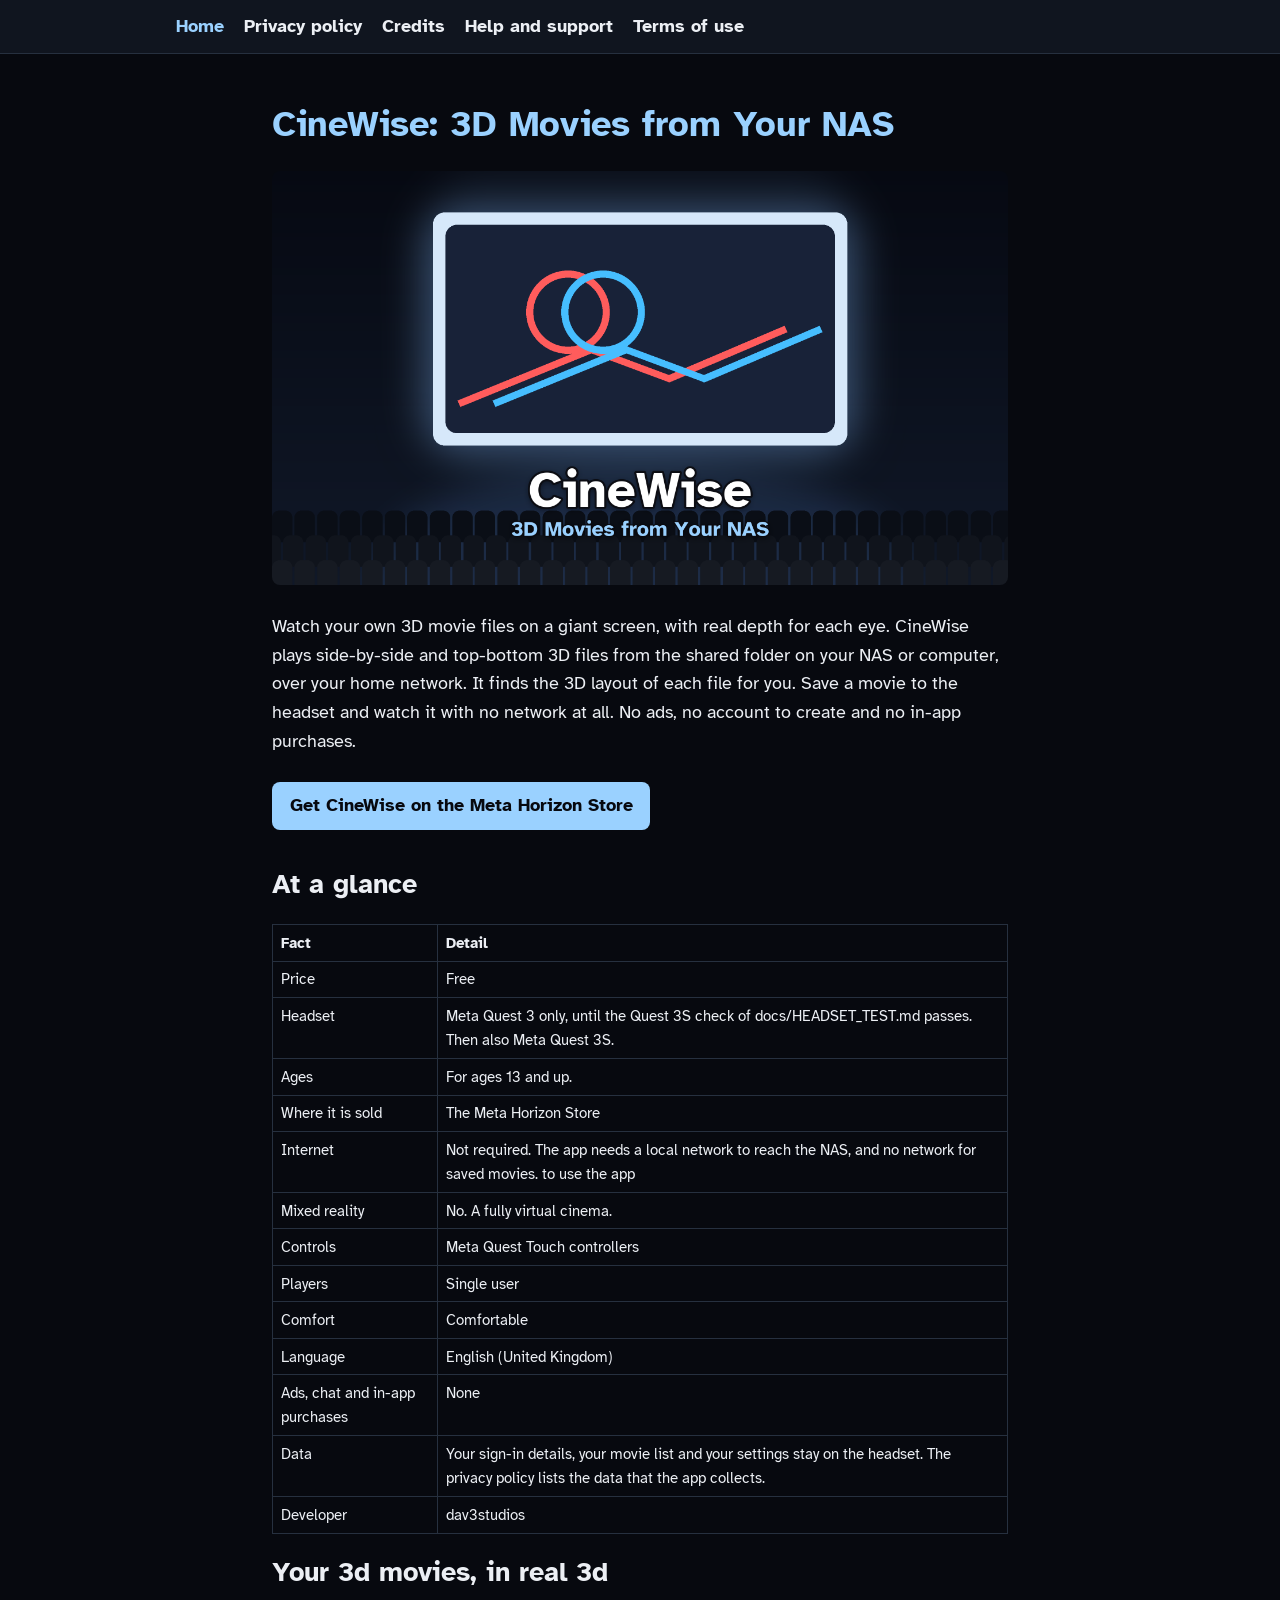
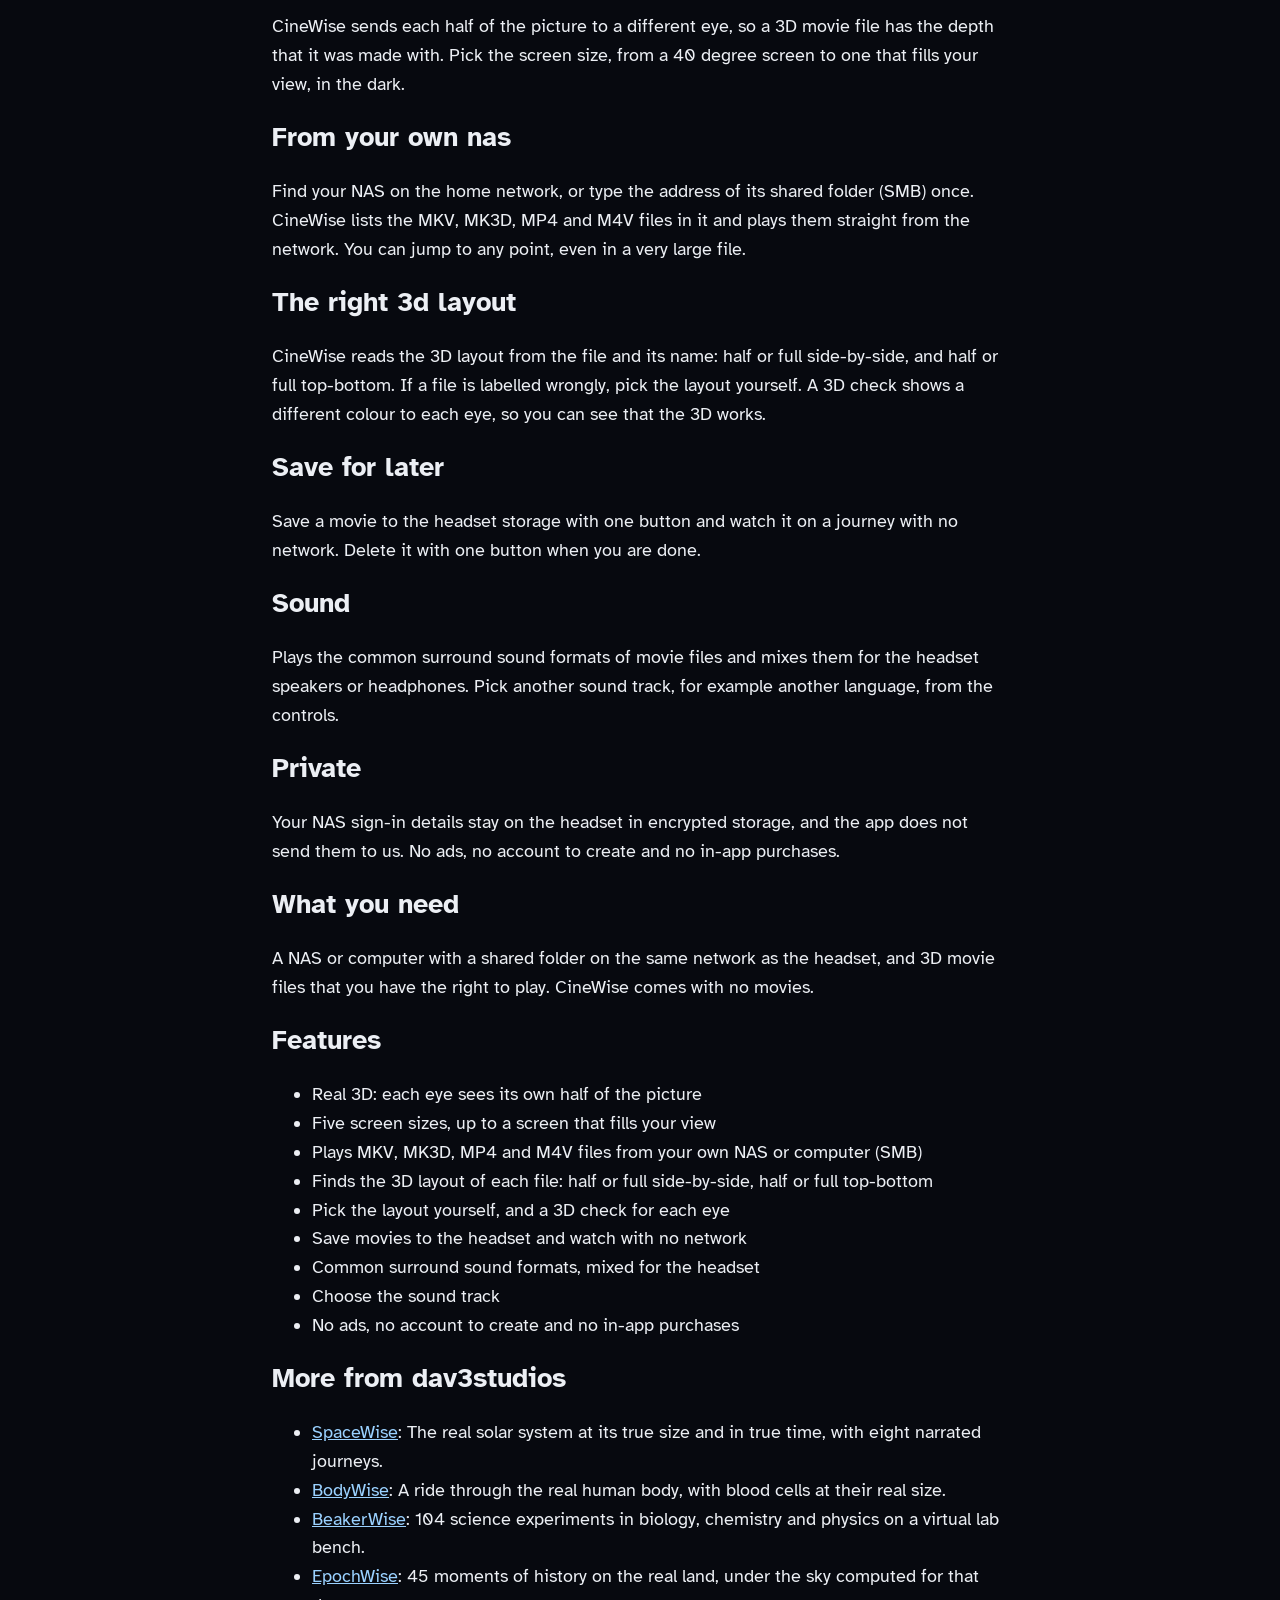
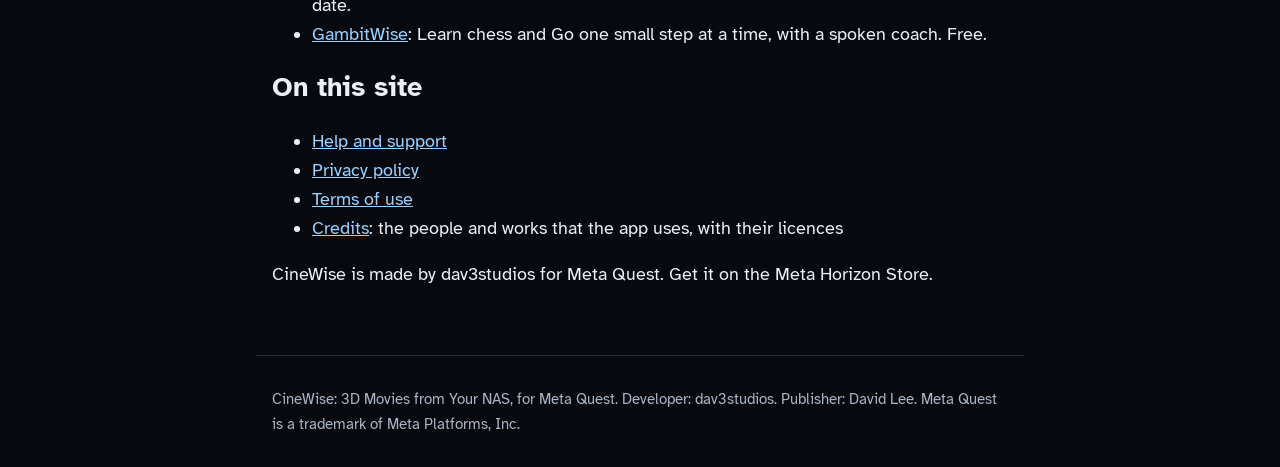
==== index.html @ cdcfdc08 "CineWise website" ====
<!doctype html>
<html lang="en-GB">
<head>
<meta charset="utf-8">
<meta name="viewport" content="width=device-width, initial-scale=1">
<title>CineWise: 3D Movies from Your NAS for Meta Quest</title>
<meta name="description" content="Watch your own 3D movie files on a giant screen, with real depth for each eye. CineWise plays side-by-side and top-bottom 3D files from the shared folder on your NAS or computer, over your home network. It finds the 3D layout of each file for you. Save a movie to the headset and watch it with no net">
<link rel="stylesheet" href="style.css">
<meta property="og:type" content="website">
<meta property="og:site_name" content="CineWise">
<meta property="og:title" content="CineWise: 3D Movies from Your NAS">
<meta property="og:description" content="Watch your own 3D movie files on a giant screen, with real depth for each eye. CineWise plays side-by-side and top-bottom 3D files from the shared folder on your NAS or computer, over your home network. It finds the 3D layout of each file for you. Save a movie to the headset and watch it with no net">
<meta property="og:url" content="https://dhl84.github.io/cinewise/">
<meta property="og:image" content="https://dhl84.github.io/cinewise/pictures/cover.png">
<meta property="og:image:width" content="2560">
<meta property="og:image:height" content="1440">
<meta name="twitter:card" content="summary_large_image">
<script type="application/ld+json">{
 "@context": "https://schema.org",
 "@type": "SoftwareApplication",
 "name": "CineWise: 3D Movies from Your NAS",
 "alternateName": "CineWise",
 "description": "Watch your own 3D movie files on a giant screen, with real depth for each eye. CineWise plays side-by-side and top-bottom 3D files from the shared folder on your NAS or computer, over your home network. It finds the 3D layout of each file for you. Save a movie to the headset and watch it with no network at all. No ads, no account to create and no in-app purchases.",
 "applicationCategory": "MultimediaApplication",
 "operatingSystem": "Meta Horizon OS",
 "availableOnDevice": "Meta Quest 3 only, until the Quest 3S check of docs/HEADSET_TEST.md passes. Then also Meta Quest 3S.",
 "url": "https://dhl84.github.io/cinewise/",
 "image": "https://dhl84.github.io/cinewise/pictures/cover.png",
 "screenshot": [],
 "inLanguage": "en-GB",
 "keywords": "3D movies, 3D video, video player, movie player, media player, NAS, SMB, home network, side by side, SBS, top bottom, stereoscopic, cinema, MKV, offline, home cinema",
 "featureList": [
  "Real 3D: each eye sees its own half of the picture",
  "Five screen sizes, up to a screen that fills your view",
  "Plays MKV, MK3D, MP4 and M4V files from your own NAS or computer (SMB)",
  "Finds the 3D layout of each file: half or full side-by-side, half or full top-bottom",
  "Pick the layout yourself, and a 3D check for each eye",
  "Save movies to the headset and watch with no network",
  "Common surround sound formats, mixed for the headset",
  "Choose the sound track",
  "No ads, no account to create and no in-app purchases"
 ],
 "typicalAgeRange": "13-",
 "isAccessibleForFree": true,
 "offers": {
  "@type": "Offer",
  "price": "0.00",
  "priceCurrency": "USD",
  "url": "https://www.meta.com/experiences/1266495573204367/"
 },
 "author": {
  "@type": "Organization",
  "name": "dav3studios"
 },
 "downloadUrl": "https://www.meta.com/experiences/1266495573204367/"
}</script>
</head>
<body>
<header><nav><a href="index.html" aria-current="page">Home</a> <a href="privacy.html">Privacy policy</a> <a href="credits.html">Credits</a> <a href="support.html">Help and support</a> <a href="terms.html">Terms of use</a></nav></header>
<main>
<h1>CineWise: 3D Movies from Your NAS</h1>
<p><img alt="CineWise: 3D Movies from Your NAS" src="pictures/cover.png"></p>
<p>Watch your own 3D movie files on a giant screen, with real depth for each eye. CineWise plays side-by-side and top-bottom 3D files from the shared folder on your NAS or computer, over your home network. It finds the 3D layout of each file for you. Save a movie to the headset and watch it with no network at all. No ads, no account to create and no in-app purchases.</p>
<p><a class="store" href="https://www.meta.com/experiences/1266495573204367/">Get CineWise on the Meta Horizon Store</a></p>
<h2>At a glance</h2>
<table>
<thead>
<tr>
<th>Fact</th>
<th>Detail</th>
</tr>
</thead>
<tbody>
<tr>
<td>Price</td>
<td>Free</td>
</tr>
<tr>
<td>Headset</td>
<td>Meta Quest 3 only, until the Quest 3S check of docs/HEADSET_TEST.md passes. Then also Meta Quest 3S.</td>
</tr>
<tr>
<td>Ages</td>
<td>For ages 13 and up.</td>
</tr>
<tr>
<td>Where it is sold</td>
<td>The Meta Horizon Store</td>
</tr>
<tr>
<td>Internet</td>
<td>Not required. The app needs a local network to reach the NAS, and no network for saved movies. to use the app</td>
</tr>
<tr>
<td>Mixed reality</td>
<td>No. A fully virtual cinema.</td>
</tr>
<tr>
<td>Controls</td>
<td>Meta Quest Touch controllers</td>
</tr>
<tr>
<td>Players</td>
<td>Single user</td>
</tr>
<tr>
<td>Comfort</td>
<td>Comfortable</td>
</tr>
<tr>
<td>Language</td>
<td>English (United Kingdom)</td>
</tr>
<tr>
<td>Ads, chat and in-app purchases</td>
<td>None</td>
</tr>
<tr>
<td>Data</td>
<td>Your sign-in details, your movie list and your settings stay on the headset. The privacy policy lists the data that the app collects.</td>
</tr>
<tr>
<td>Developer</td>
<td>dav3studios</td>
</tr>
</tbody>
</table>
<h2>Your 3d movies, in real 3d</h2>
<p>CineWise sends each half of the picture to a different eye, so a 3D movie file has the depth that it was made with. Pick the screen size, from a 40 degree screen to one that fills your view, in the dark.</p>
<h2>From your own nas</h2>
<p>Find your NAS on the home network, or type the address of its shared folder (SMB) once. CineWise lists the MKV, MK3D, MP4 and M4V files in it and plays them straight from the network. You can jump to any point, even in a very large file.</p>
<h2>The right 3d layout</h2>
<p>CineWise reads the 3D layout from the file and its name: half or full side-by-side, and half or full top-bottom. If a file is labelled wrongly, pick the layout yourself. A 3D check shows a different colour to each eye, so you can see that the 3D works.</p>
<h2>Save for later</h2>
<p>Save a movie to the headset storage with one button and watch it on a journey with no network. Delete it with one button when you are done.</p>
<h2>Sound</h2>
<p>Plays the common surround sound formats of movie files and mixes them for the headset speakers or headphones. Pick another sound track, for example another language, from the controls.</p>
<h2>Private</h2>
<p>Your NAS sign-in details stay on the headset in encrypted storage, and the app does not send them to us. No ads, no account to create and no in-app purchases.</p>
<h2>What you need</h2>
<p>A NAS or computer with a shared folder on the same network as the headset, and 3D movie files that you have the right to play. CineWise comes with no movies.</p>
<h2>Features</h2>
<ul>
<li>Real 3D: each eye sees its own half of the picture</li>
<li>Five screen sizes, up to a screen that fills your view</li>
<li>Plays MKV, MK3D, MP4 and M4V files from your own NAS or computer (SMB)</li>
<li>Finds the 3D layout of each file: half or full side-by-side, half or full top-bottom</li>
<li>Pick the layout yourself, and a 3D check for each eye</li>
<li>Save movies to the headset and watch with no network</li>
<li>Common surround sound formats, mixed for the headset</li>
<li>Choose the sound track</li>
<li>No ads, no account to create and no in-app purchases</li>
</ul>
<h2>More from dav3studios</h2>
<ul>
<li><a href="https://dhl84.github.io/spacewise/">SpaceWise</a>: The real solar system at its true size and in true time, with eight narrated journeys.</li>
<li><a href="https://dhl84.github.io/bodywise/">BodyWise</a>: A ride through the real human body, with blood cells at their real size.</li>
<li><a href="https://dhl84.github.io/beakerwise/">BeakerWise</a>: 104 science experiments in biology, chemistry and physics on a virtual lab bench.</li>
<li><a href="https://dhl84.github.io/epochwise/">EpochWise</a>: 45 moments of history on the real land, under the sky computed for that date.</li>
<li><a href="https://dhl84.github.io/gambitwise/">GambitWise</a>: Learn chess and Go one small step at a time, with a spoken coach. Free.</li>
</ul>
<h2>On this site</h2>
<ul>
<li><a href="support.html">Help and support</a></li>
<li><a href="privacy.html">Privacy policy</a></li>
<li><a href="terms.html">Terms of use</a></li>
<li><a href="credits.html">Credits</a>: the people and works that the app uses, with their licences</li>
</ul>
<p>CineWise is made by dav3studios for Meta Quest. Get it on the Meta Horizon Store.</p>
</main>
<footer><p>CineWise: 3D Movies from Your NAS, for Meta Quest. Developer: dav3studios. Publisher: David Lee. Meta Quest is a trademark of Meta Platforms, Inc.</p></footer>
</body>
</html>
---- style.css ----
/* The app's website. Fonts are served from this site: no request to another server. */
@font-face { font-family: "Atkinson Hyperlegible"; src: url("fonts/AtkinsonHyperlegible-Regular.ttf") format("truetype"); font-weight: 400; font-display: swap; }
@font-face { font-family: "Atkinson Hyperlegible"; src: url("fonts/AtkinsonHyperlegible-Bold.ttf") format("truetype"); font-weight: 700; font-display: swap; }
:root { --bg: #07090f; --panel: #10151f; --text: #eceff4; --muted: #aab4c3; --accent: #9AD1FF; --rule: #26303f; }
* { box-sizing: border-box; }
body { margin: 0; background: var(--bg); color: var(--text); font-family: "Atkinson Hyperlegible", system-ui, sans-serif; font-size: 1.125rem; line-height: 1.6; }
header { border-bottom: 1px solid var(--rule); background: var(--panel); }
nav { max-width: 60rem; margin: 0 auto; padding: 0.75rem 1rem; display: flex; flex-wrap: wrap; gap: 0.25rem 1.25rem; }
nav a { color: var(--text); text-decoration: none; font-weight: 700; }
nav a[aria-current="page"] { color: var(--accent); }
main { max-width: 48rem; margin: 0 auto; padding: 1.5rem 1rem 3rem; }
h1, h2, h3 { line-height: 1.25; }
h1 { color: var(--accent); }
a { color: var(--accent); }
table { border-collapse: collapse; width: 100%; font-size: 0.95rem; display: block; overflow-x: auto; }
th, td { border: 1px solid var(--rule); padding: 0.35rem 0.5rem; text-align: left; vertical-align: top; }
code { font-size: 0.95em; }
img { max-width: 100%; height: auto; border-radius: 0.5rem; }
figure { margin: 1.5rem 0; }
figcaption { color: var(--muted); font-size: 0.95rem; }
.store { display: inline-block; margin: 0.5rem 0 1rem; padding: 0.6rem 1.1rem; border-radius: 0.5rem; background: var(--accent); color: var(--bg); font-weight: 700; text-decoration: none; }
footer { max-width: 48rem; margin: 0 auto; padding: 1rem; color: var(--muted); font-size: 0.95rem; border-top: 1px solid var(--rule); }
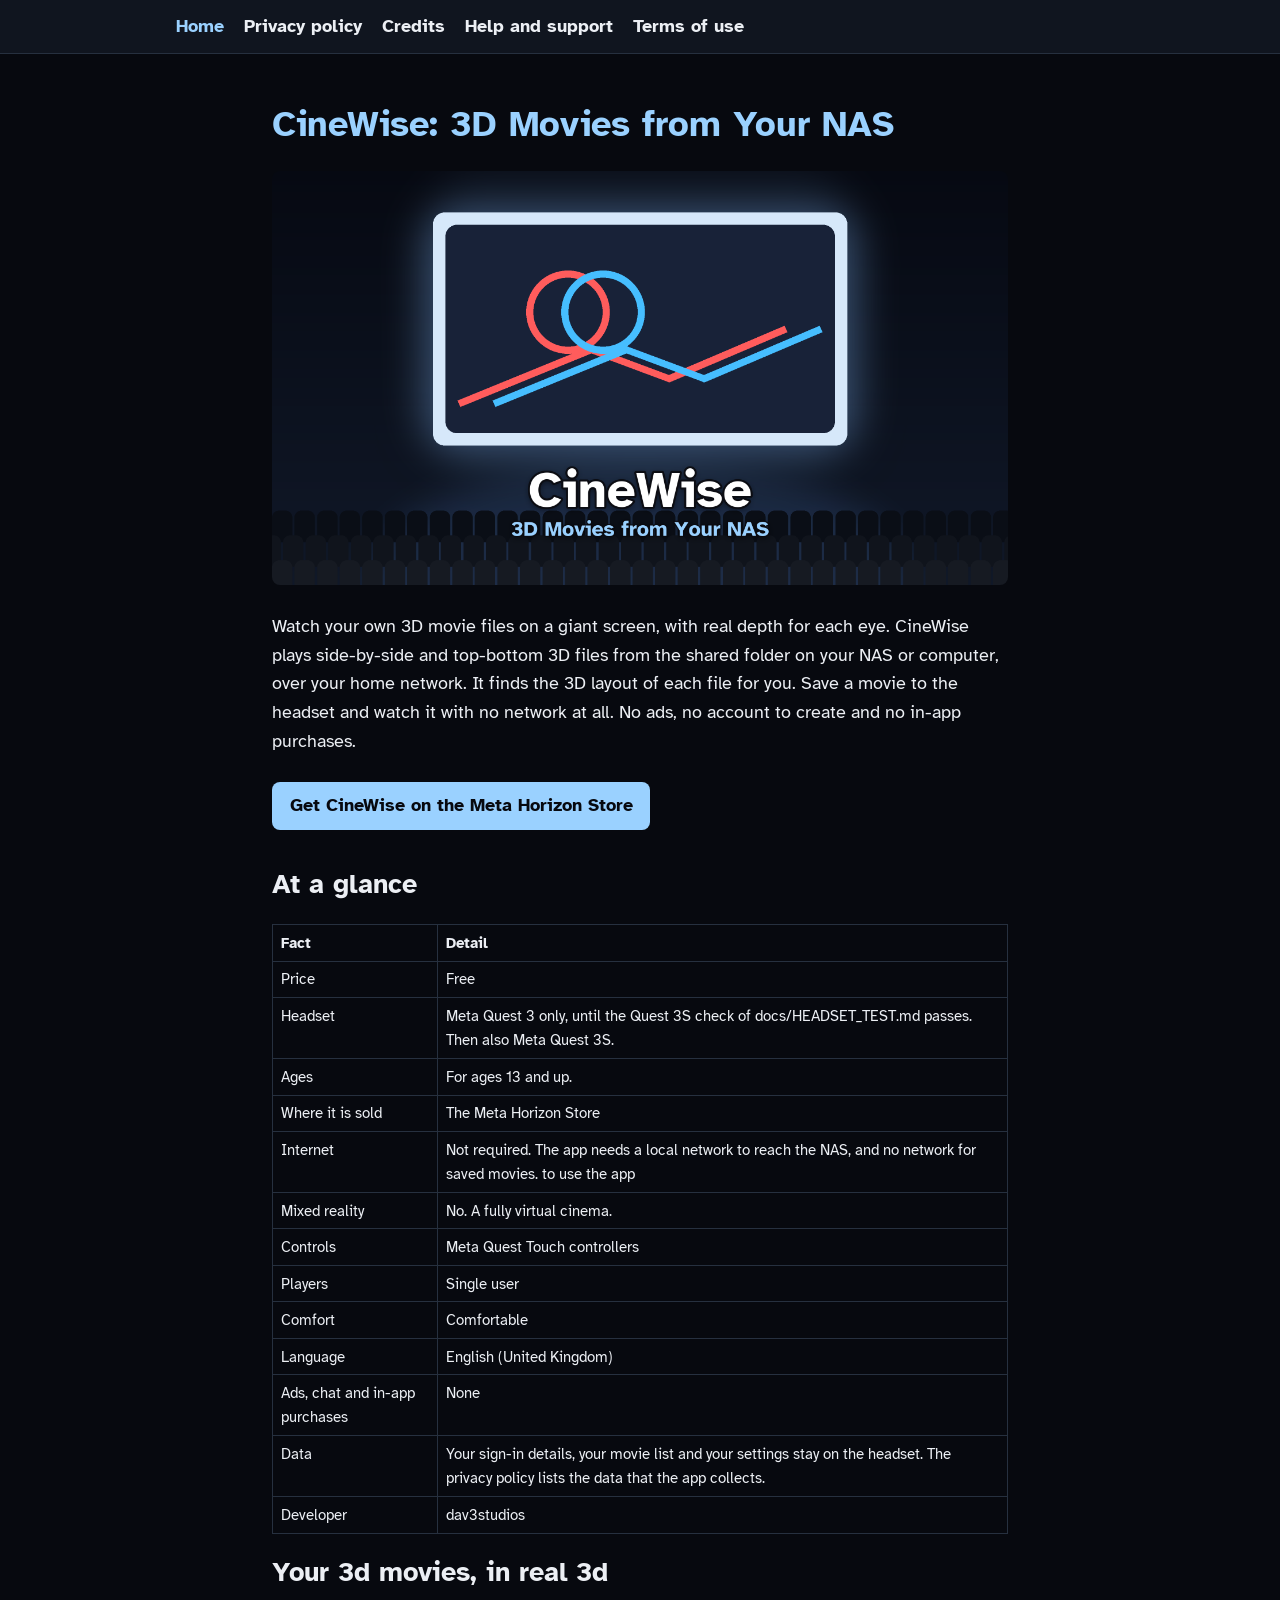
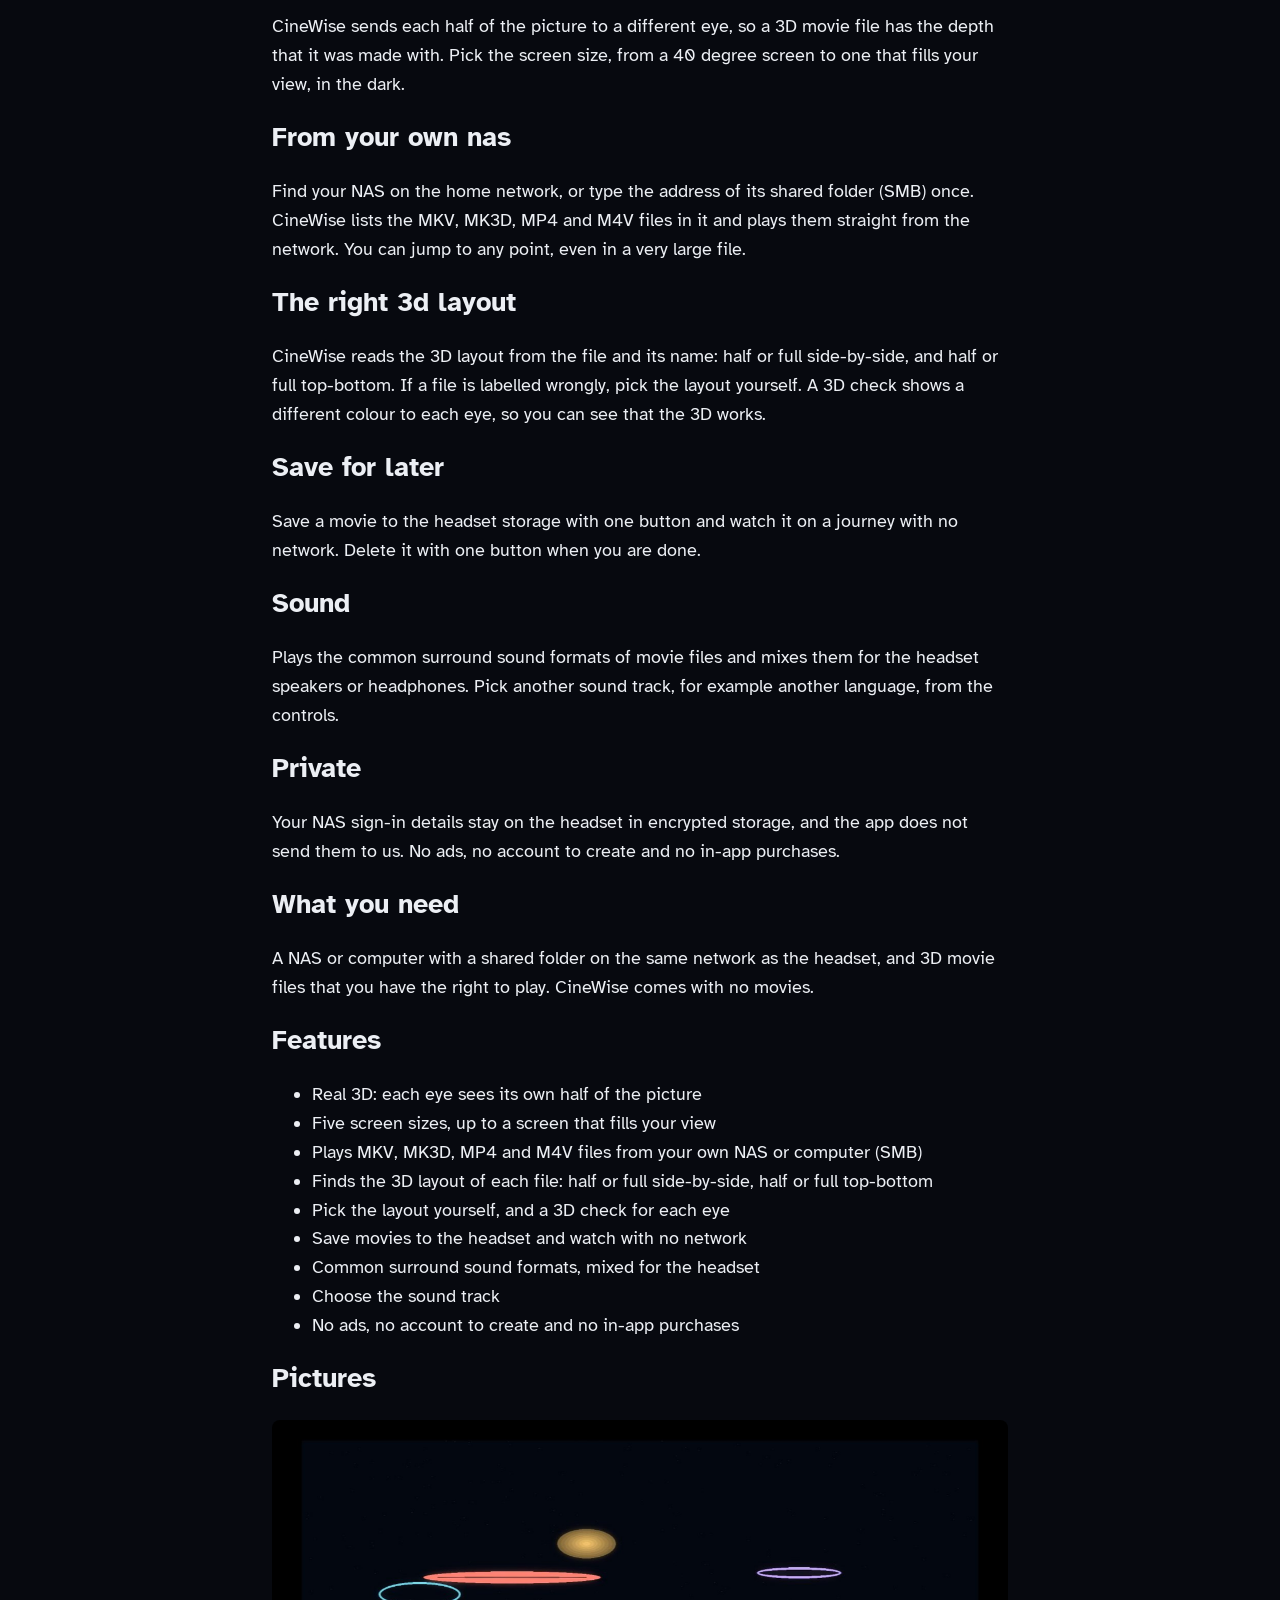
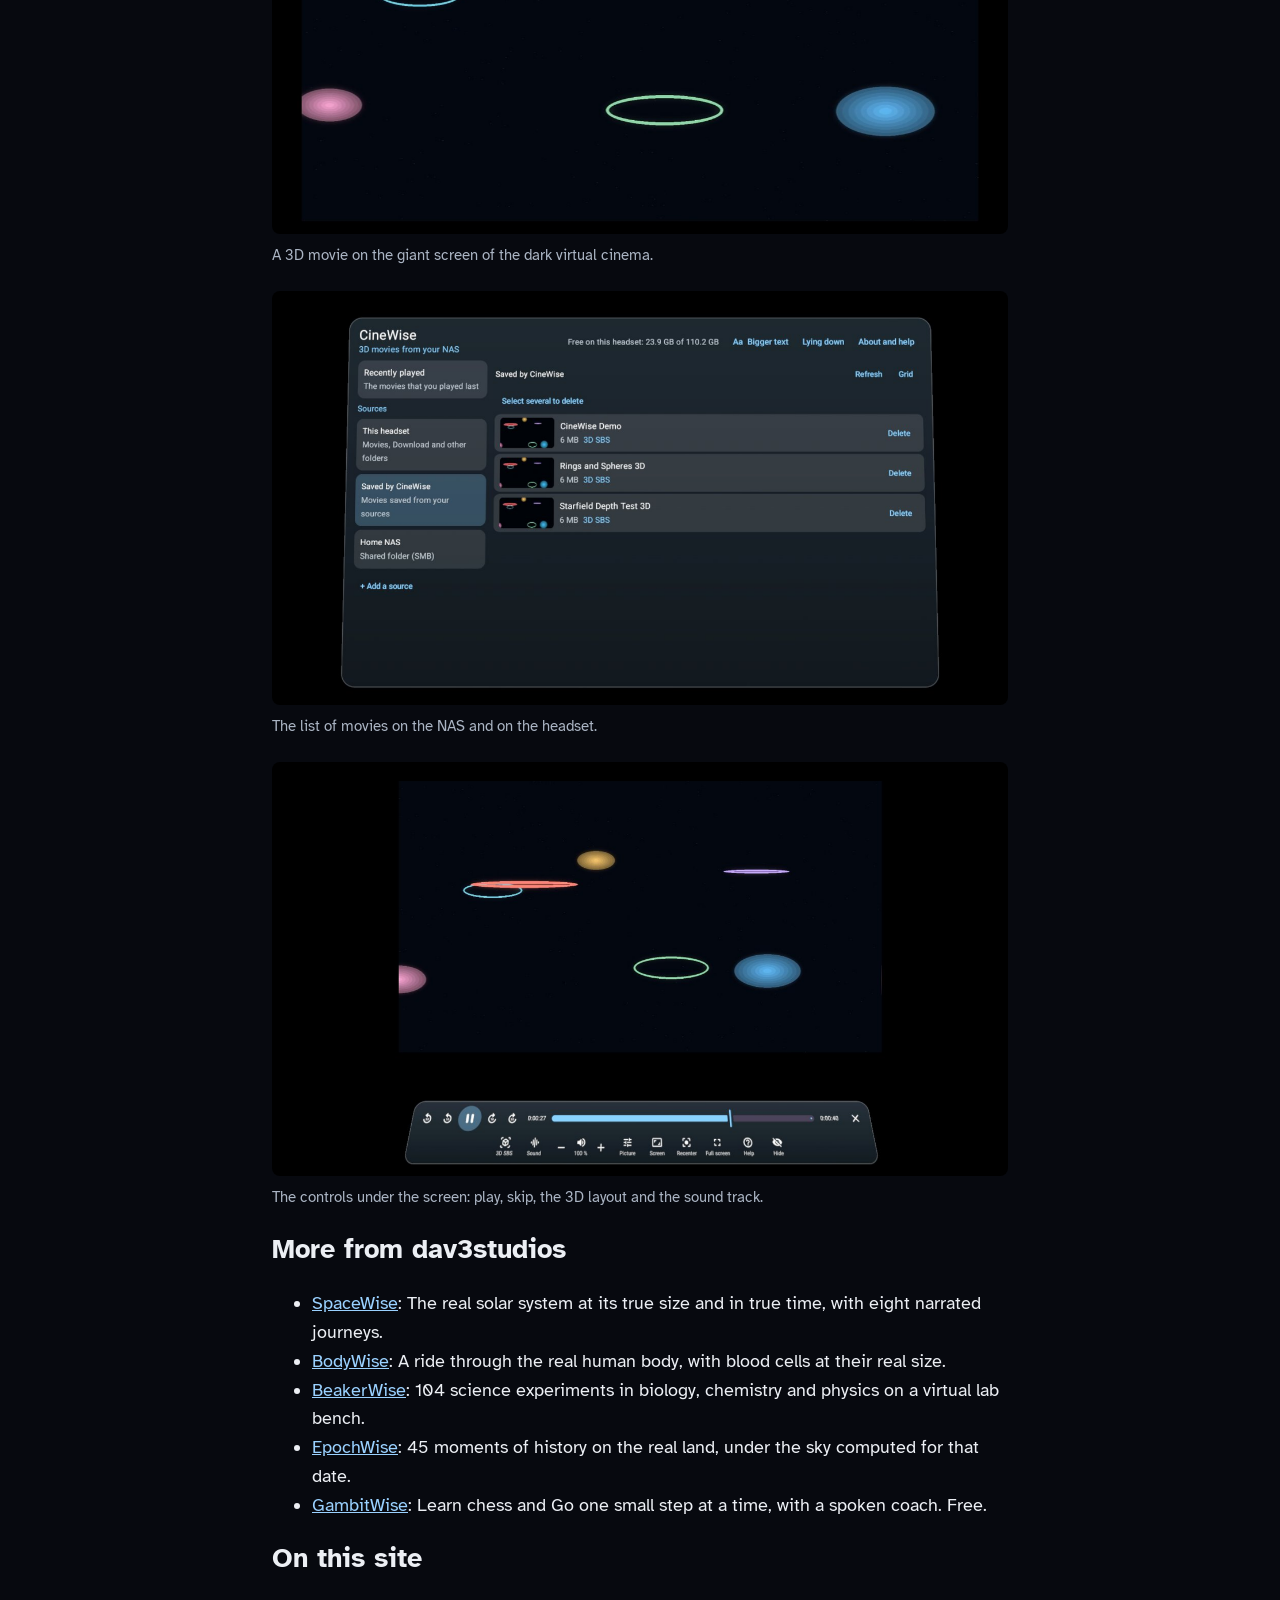
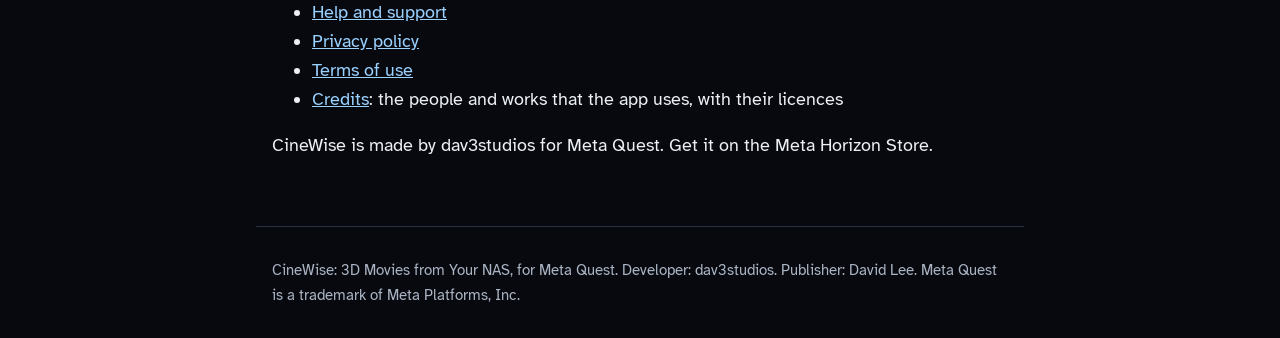
==== commit ab5e5439: "CineWise website" ====
--- a/index.html
+++ b/index.html
@@ -26,7 +26,11 @@
  "availableOnDevice": "Meta Quest 3 only, until the Quest 3S check of docs/HEADSET_TEST.md passes. Then also Meta Quest 3S.",
  "url": "https://dhl84.github.io/cinewise/",
  "image": "https://dhl84.github.io/cinewise/pictures/cover.png",
- "screenshot": [],
+ "screenshot": [
+  "https://dhl84.github.io/cinewise/pictures/1.png",
+  "https://dhl84.github.io/cinewise/pictures/2.png",
+  "https://dhl84.github.io/cinewise/pictures/3.png"
+ ],
  "inLanguage": "en-GB",
  "keywords": "3D movies, 3D video, video player, movie player, media player, NAS, SMB, home network, side by side, SBS, top bottom, stereoscopic, cinema, MKV, offline, home cinema",
  "featureList": [
@@ -46,13 +50,13 @@
   "@type": "Offer",
   "price": "0.00",
   "priceCurrency": "USD",
-  "url": "https://www.meta.com/experiences/1266495573204367/"
+  "url": "https://www.meta.com/experiences/1517741708079751/"
  },
  "author": {
   "@type": "Organization",
   "name": "dav3studios"
  },
- "downloadUrl": "https://www.meta.com/experiences/1266495573204367/"
+ "downloadUrl": "https://www.meta.com/experiences/1517741708079751/"
 }</script>
 </head>
 <body>
@@ -61,7 +65,7 @@
 <h1>CineWise: 3D Movies from Your NAS</h1>
 <p><img alt="CineWise: 3D Movies from Your NAS" src="pictures/cover.png"></p>
 <p>Watch your own 3D movie files on a giant screen, with real depth for each eye. CineWise plays side-by-side and top-bottom 3D files from the shared folder on your NAS or computer, over your home network. It finds the 3D layout of each file for you. Save a movie to the headset and watch it with no network at all. No ads, no account to create and no in-app purchases.</p>
-<p><a class="store" href="https://www.meta.com/experiences/1266495573204367/">Get CineWise on the Meta Horizon Store</a></p>
+<p><a class="store" href="https://www.meta.com/experiences/1517741708079751/">Get CineWise on the Meta Horizon Store</a></p>
 <h2>At a glance</h2>
 <table>
 <thead>
@@ -151,6 +155,13 @@
 <li>Choose the sound track</li>
 <li>No ads, no account to create and no in-app purchases</li>
 </ul>
+<h2>Pictures</h2>
+<figure><img src="pictures/1.png" alt="A 3D movie on the giant screen of the dark virtual cinema." loading="lazy"><figcaption>A 3D movie on the giant screen of the dark virtual cinema.</figcaption></figure>
+
+<figure><img src="pictures/2.png" alt="The list of movies on the NAS and on the headset." loading="lazy"><figcaption>The list of movies on the NAS and on the headset.</figcaption></figure>
+
+<figure><img src="pictures/3.png" alt="The controls under the screen: play, skip, the 3D layout and the sound track." loading="lazy"><figcaption>The controls under the screen: play, skip, the 3D layout and the sound track.</figcaption></figure>
+
 <h2>More from dav3studios</h2>
 <ul>
 <li><a href="https://dhl84.github.io/spacewise/">SpaceWise</a>: The real solar system at its true size and in true time, with eight narrated journeys.</li>
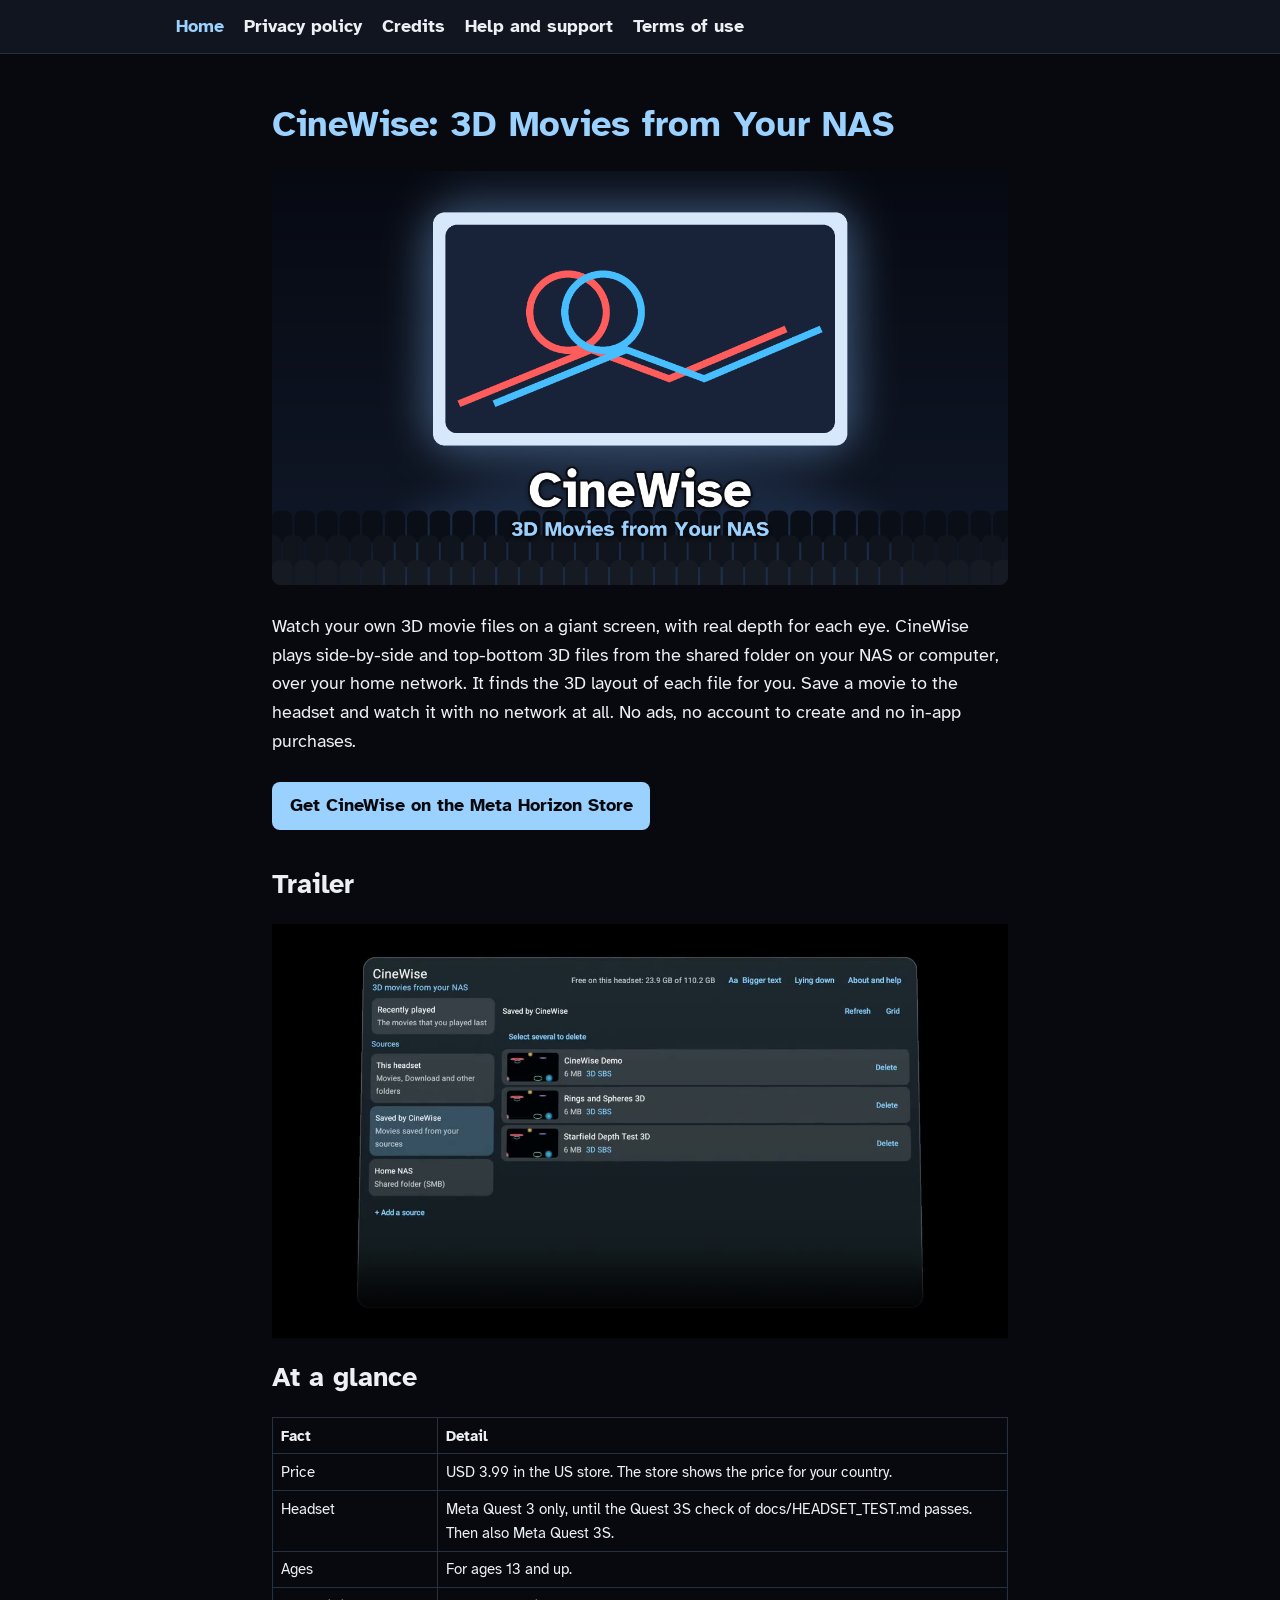
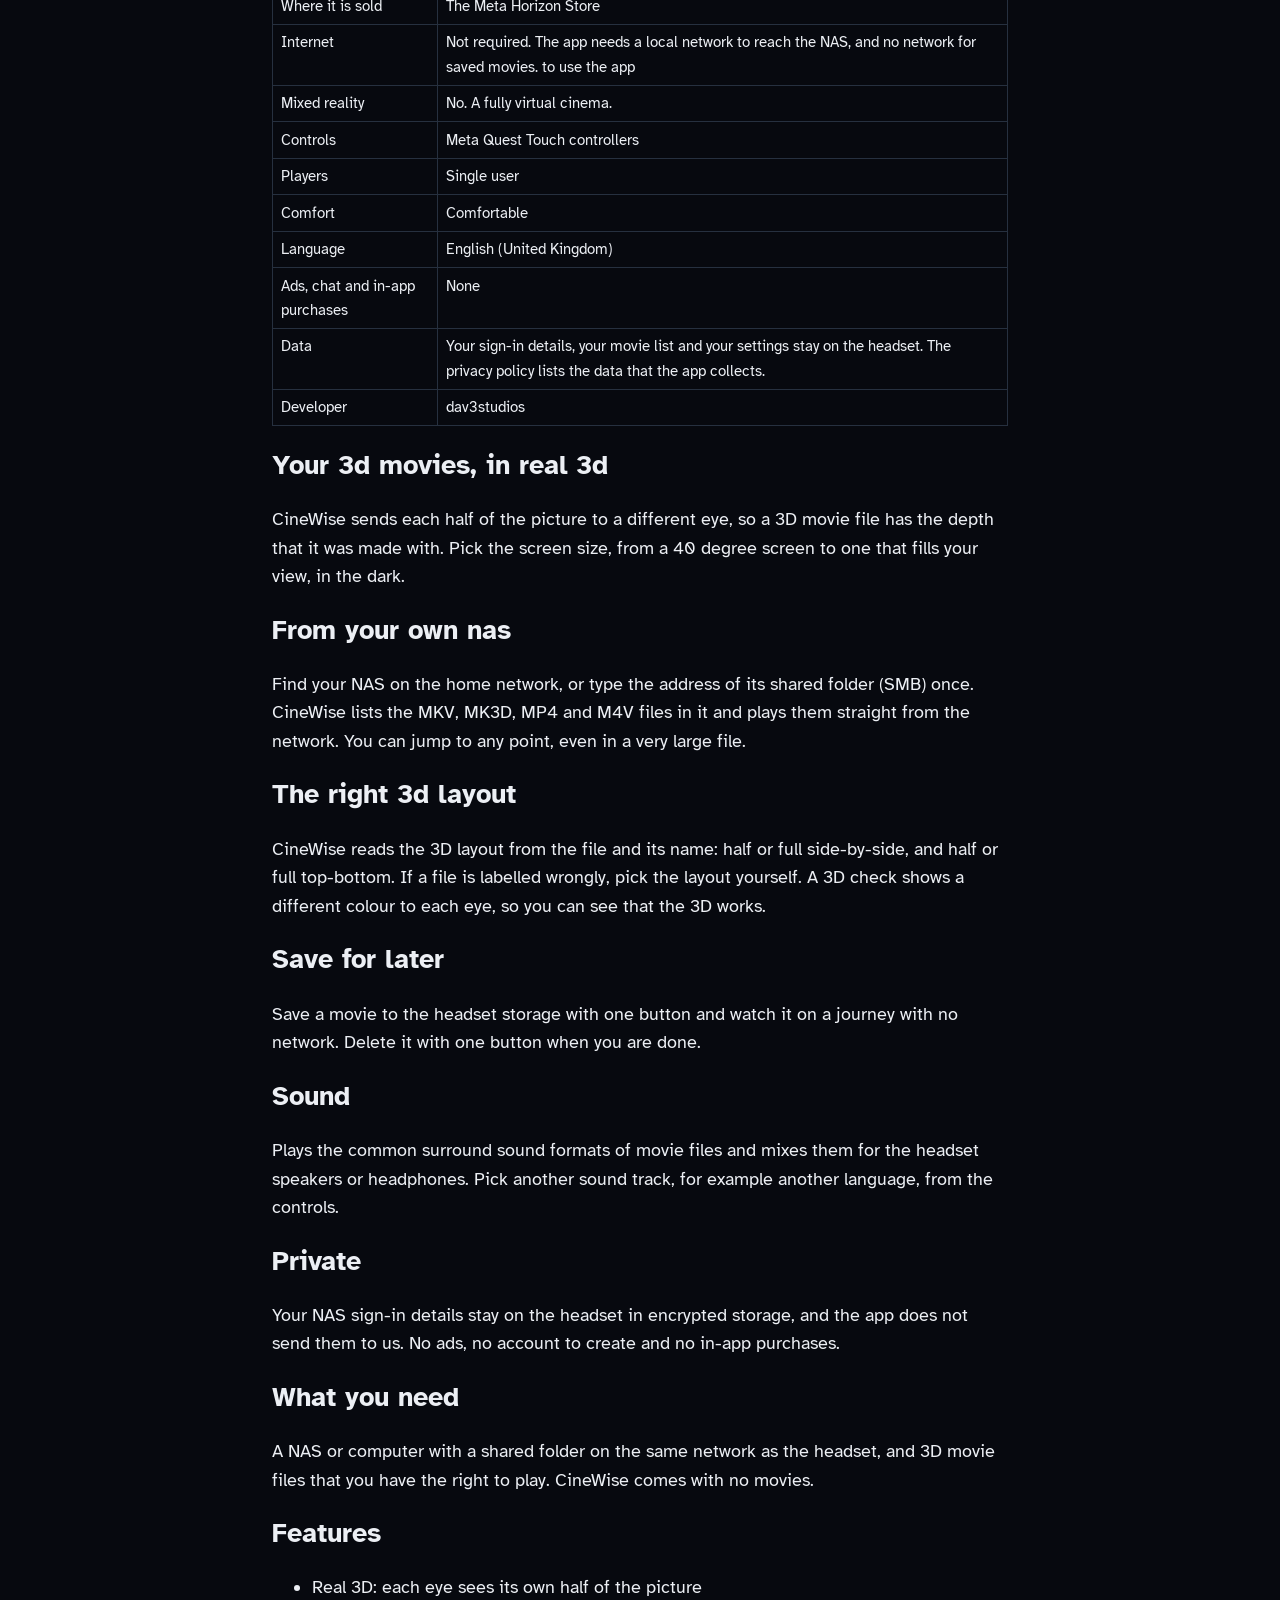
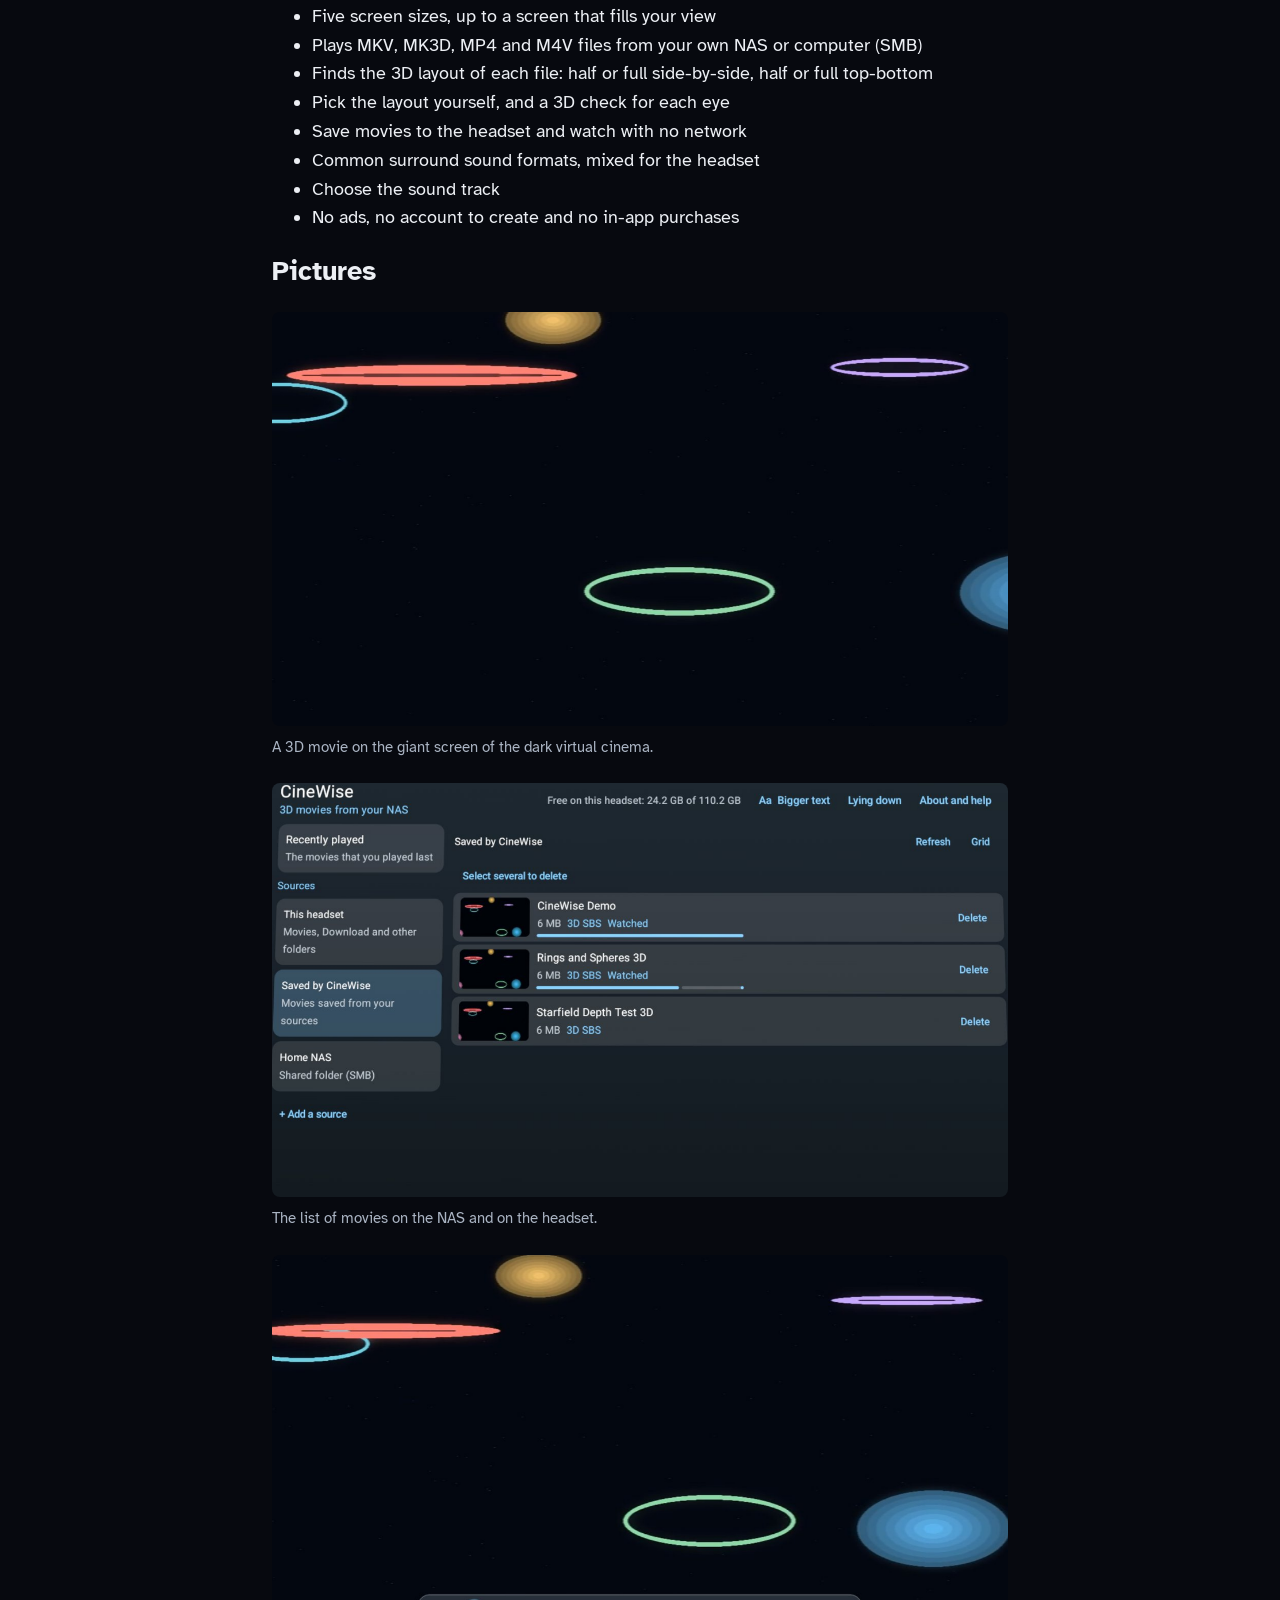
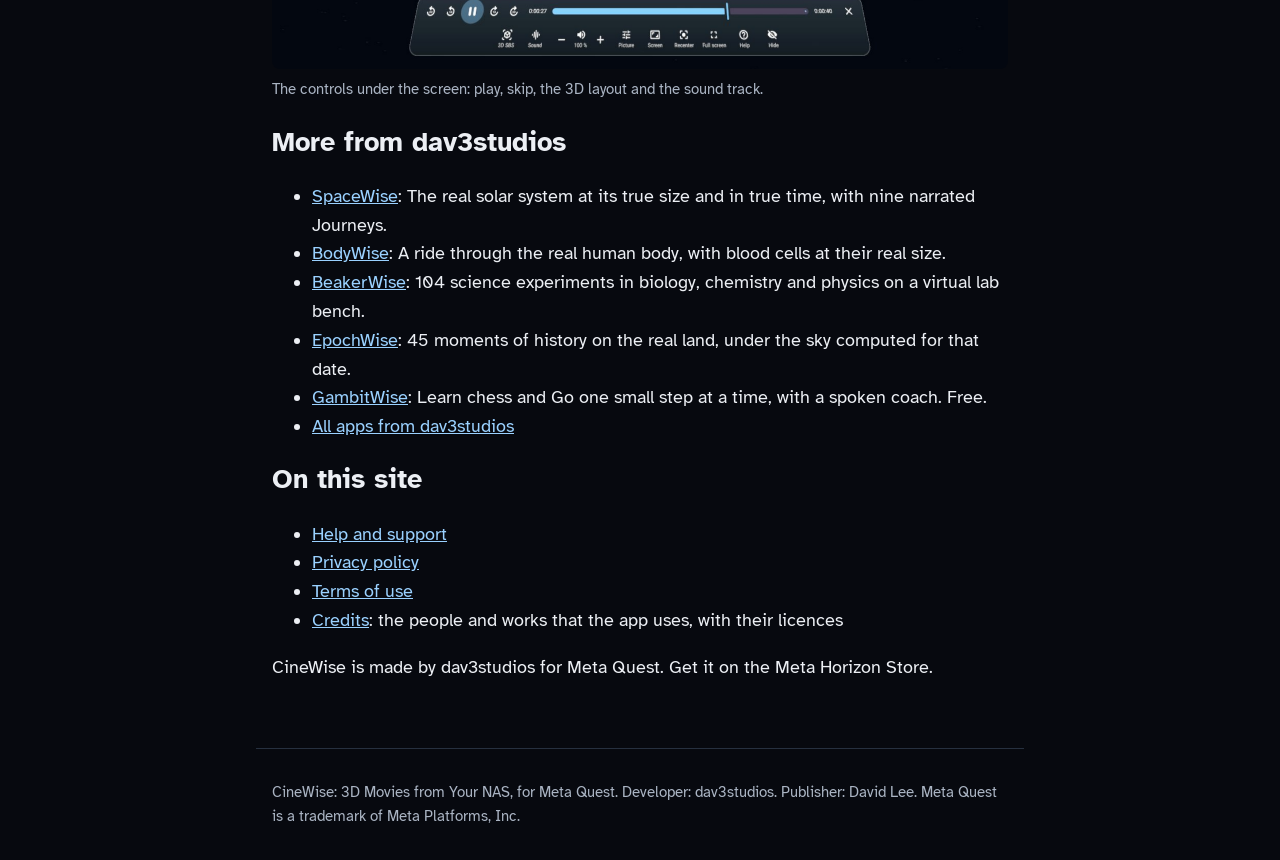
==== commit 13de3da0: "CineWise website" ====
--- a/index.html
+++ b/index.html
@@ -6,6 +6,7 @@
 <title>CineWise: 3D Movies from Your NAS for Meta Quest</title>
 <meta name="description" content="Watch your own 3D movie files on a giant screen, with real depth for each eye. CineWise plays side-by-side and top-bottom 3D files from the shared folder on your NAS or computer, over your home network. It finds the 3D layout of each file for you. Save a movie to the headset and watch it with no net">
 <link rel="stylesheet" href="style.css">
+<link rel="canonical" href="https://dhl84.github.io/cinewise/">
 <meta property="og:type" content="website">
 <meta property="og:site_name" content="CineWise">
 <meta property="og:title" content="CineWise: 3D Movies from Your NAS">
@@ -14,7 +15,12 @@
 <meta property="og:image" content="https://dhl84.github.io/cinewise/pictures/cover.png">
 <meta property="og:image:width" content="2560">
 <meta property="og:image:height" content="1440">
+<meta property="og:video" content="https://dhl84.github.io/cinewise/video/trailer.mp4">
+<meta property="og:video:type" content="video/mp4">
+<meta property="og:video:width" content="1280">
+<meta property="og:video:height" content="720">
 <meta name="twitter:card" content="summary_large_image">
+<meta name="twitter:image" content="https://dhl84.github.io/cinewise/pictures/cover.png">
 <script type="application/ld+json">{
  "@context": "https://schema.org",
  "@type": "SoftwareApplication",
@@ -45,18 +51,42 @@
   "No ads, no account to create and no in-app purchases"
  ],
  "typicalAgeRange": "13-",
- "isAccessibleForFree": true,
+ "isAccessibleForFree": false,
  "offers": {
   "@type": "Offer",
-  "price": "0.00",
+  "price": "3.99",
   "priceCurrency": "USD",
   "url": "https://www.meta.com/experiences/1517741708079751/"
  },
  "author": {
   "@type": "Organization",
-  "name": "dav3studios"
+  "name": "dav3studios",
+  "url": "https://dhl84.github.io/"
  },
- "downloadUrl": "https://www.meta.com/experiences/1517741708079751/"
+ "downloadUrl": "https://www.meta.com/experiences/1517741708079751/",
+ "publisher": {
+  "@type": "Organization",
+  "name": "dav3studios",
+  "url": "https://dhl84.github.io/"
+ },
+ "video": {
+  "@type": "VideoObject",
+  "contentUrl": "https://dhl84.github.io/cinewise/video/trailer.mp4"
+ }
+}</script>
+<script type="application/ld+json">{
+ "@context": "https://schema.org",
+ "@type": "VideoObject",
+ "name": "CineWise: 3D Movies from Your NAS trailer",
+ "description": "Watch your own 3D movie files on a giant screen, with real depth for each eye. CineWise plays side-by-side and top-bottom 3D files from the shared folder on your NAS or computer, over your home network. It finds the 3D layout of each file for you. Save a movie to the headset and watch it with no network at all. No ads, no account to create and no in-app purchases.",
+ "thumbnailUrl": [
+  "https://dhl84.github.io/cinewise/video/trailer.jpg"
+ ],
+ "uploadDate": "2026-11-25",
+ "contentUrl": "https://dhl84.github.io/cinewise/video/trailer.mp4",
+ "embedUrl": "https://dhl84.github.io/cinewise/",
+ "inLanguage": "en-GB",
+ "duration": "PT0M45S"
 }</script>
 </head>
 <body>
@@ -66,6 +96,9 @@
 <p><img alt="CineWise: 3D Movies from Your NAS" src="pictures/cover.png"></p>
 <p>Watch your own 3D movie files on a giant screen, with real depth for each eye. CineWise plays side-by-side and top-bottom 3D files from the shared folder on your NAS or computer, over your home network. It finds the 3D layout of each file for you. Save a movie to the headset and watch it with no network at all. No ads, no account to create and no in-app purchases.</p>
 <p><a class="store" href="https://www.meta.com/experiences/1517741708079751/">Get CineWise on the Meta Horizon Store</a></p>
+<h2>Trailer</h2>
+<video controls preload="none" playsinline width="1280" height="720" poster="video/trailer.jpg"><source src="video/trailer.mp4" type="video/mp4"><a href="video/trailer.mp4">Watch the CineWise trailer</a></video>
+
 <h2>At a glance</h2>
 <table>
 <thead>
@@ -77,7 +110,7 @@
 <tbody>
 <tr>
 <td>Price</td>
-<td>Free</td>
+<td>USD 3.99 in the US store. The store shows the price for your country.</td>
 </tr>
 <tr>
 <td>Headset</td>
@@ -164,11 +197,12 @@
 
 <h2>More from dav3studios</h2>
 <ul>
-<li><a href="https://dhl84.github.io/spacewise/">SpaceWise</a>: The real solar system at its true size and in true time, with eight narrated journeys.</li>
+<li><a href="https://dhl84.github.io/spacewise/">SpaceWise</a>: The real solar system at its true size and in true time, with nine narrated Journeys.</li>
 <li><a href="https://dhl84.github.io/bodywise/">BodyWise</a>: A ride through the real human body, with blood cells at their real size.</li>
 <li><a href="https://dhl84.github.io/beakerwise/">BeakerWise</a>: 104 science experiments in biology, chemistry and physics on a virtual lab bench.</li>
 <li><a href="https://dhl84.github.io/epochwise/">EpochWise</a>: 45 moments of history on the real land, under the sky computed for that date.</li>
 <li><a href="https://dhl84.github.io/gambitwise/">GambitWise</a>: Learn chess and Go one small step at a time, with a spoken coach. Free.</li>
+<li><a href="https://dhl84.github.io/">All apps from dav3studios</a></li>
 </ul>
 <h2>On this site</h2>
 <ul>
--- a/style.css
+++ b/style.css
@@ -17,6 +17,7 @@
 code { font-size: 0.95em; }
 img { max-width: 100%; height: auto; border-radius: 0.5rem; }
 figure { margin: 1.5rem 0; }
+video { display: block; width: 100%; height: auto; margin: 1rem 0; background: #000; }
 figcaption { color: var(--muted); font-size: 0.95rem; }
 .store { display: inline-block; margin: 0.5rem 0 1rem; padding: 0.6rem 1.1rem; border-radius: 0.5rem; background: var(--accent); color: var(--bg); font-weight: 700; text-decoration: none; }
 footer { max-width: 48rem; margin: 0 auto; padding: 1rem; color: var(--muted); font-size: 0.95rem; border-top: 1px solid var(--rule); }
